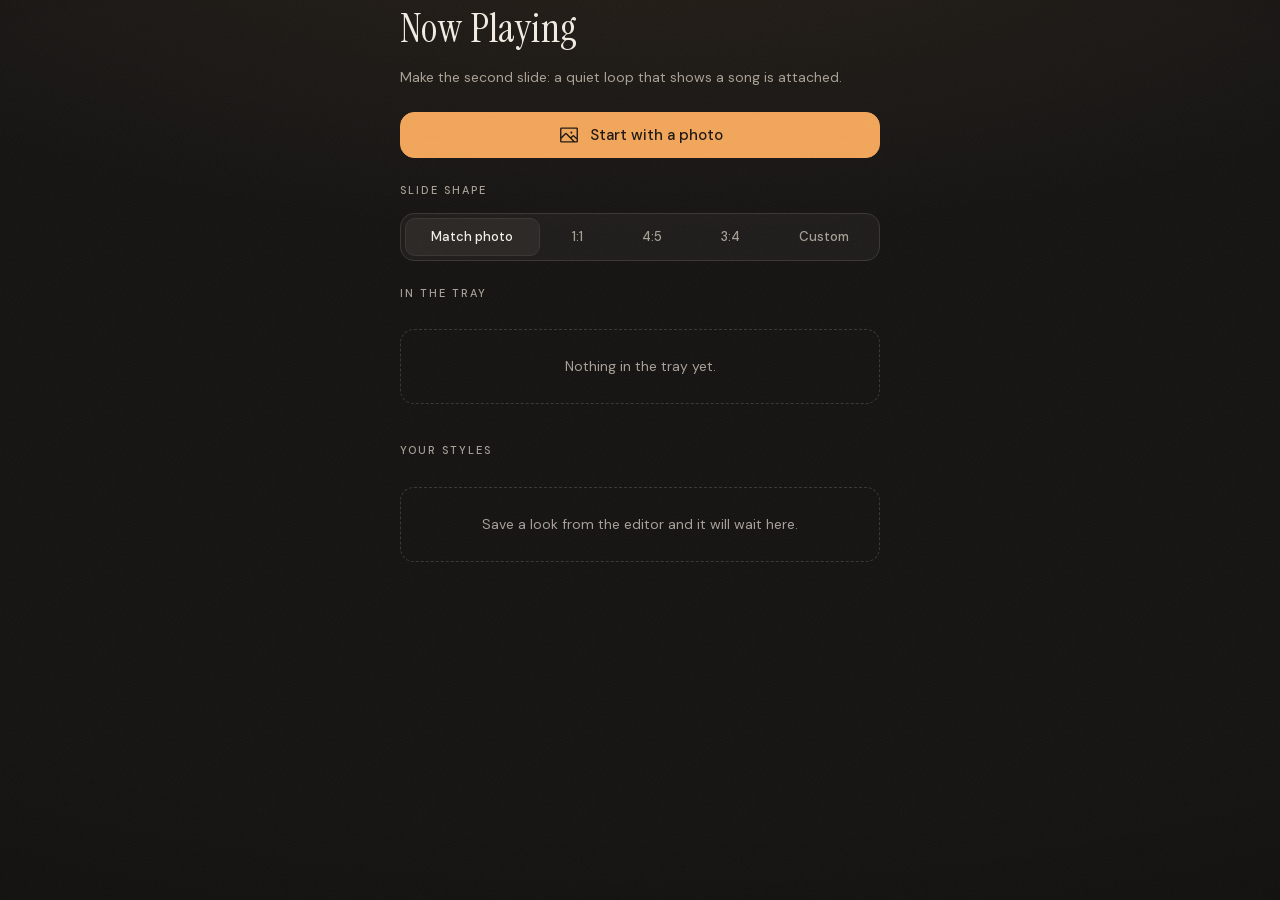
==== index.html @ 3124cd5b "Phase 1: the app, in the darkroom look Four screens (Home, Song, Editor, Export) built on the founda" ====
<!doctype html>
<html lang="en">
<head>
<meta charset="utf-8">
<!-- viewport-fit=cover lets the layout reach under the notch and the home bar -->
<meta name="viewport" content="width=device-width, initial-scale=1, viewport-fit=cover">
<title>Now Playing</title>
<meta name="description" content="Make the second Instagram slide: a silent looping animation that shows a song is attached.">
<meta name="theme-color" content="#141312">

<!-- Running from the Home Screen on an iPhone -->
<meta name="mobile-web-app-capable" content="yes">
<meta name="apple-mobile-web-app-capable" content="yes">
<meta name="apple-mobile-web-app-status-bar-style" content="black-translucent">
<meta name="apple-mobile-web-app-title" content="Now Playing">
<link rel="apple-touch-icon" href="assets/icons/apple-touch-icon.png">

<link rel="manifest" href="manifest.webmanifest">
<link rel="icon" href="assets/icons/icon-192.png" type="image/png">

<!-- The two faces that appear straight away, so the first screen does not reflow -->
<link rel="preload" href="assets/fonts/instrument-serif-400.woff2" as="font" type="font/woff2" crossorigin>
<link rel="preload" href="assets/fonts/dm-sans-var.woff2" as="font" type="font/woff2" crossorigin>

<link rel="stylesheet" href="css/app.css">
</head>
<body>

<!-- The room: a soft light from overhead and a faint grain over everything.
     Both are fixed and untouchable, so they never get in the way of a tap. -->
<div class="room-light" aria-hidden="true"></div>
<div class="room-grain" aria-hidden="true"></div>

<div id="app">
  <header class="topbar" id="topbar" hidden></header>
  <main class="screen is-active" id="screen"></main>
</div>

<noscript>
  <p style="padding:24px;color:#F3EFE9;font-family:system-ui">
    This app builds the slide in your browser, so it needs JavaScript switched on.
  </p>
</noscript>

<script type="module" src="js/app.js"></script>
</body>
</html>
---- css/app.css ----
/* ===========================================================================
   NOW PLAYING - the look
   ---------------------------------------------------------------------------
   A darkroom with the safelight on. Warm near-black, one amber light, a faint
   grain over everything, and type that stays small so the photo can be big.

   The app is dark only, on purpose. A light mode would be a lit darkroom, and
   the whole idea is that the darkness is where the good part happens.
   =========================================================================== */

/* --- Fonts ---------------------------------------------------------------
   Vendored, so the app still looks right with no signal. Each one has a real
   fallback stack in case a file ever fails to load. */

@font-face {
  font-family: 'Instrument Serif';
  src: url('../assets/fonts/instrument-serif-400.woff2') format('woff2');
  font-weight: 400;
  font-style: normal;
  font-display: swap;
}
@font-face {
  font-family: 'Instrument Serif';
  src: url('../assets/fonts/instrument-serif-400-italic.woff2') format('woff2');
  font-weight: 400;
  font-style: italic;
  font-display: swap;
}
@font-face {
  font-family: 'DM Sans';
  src: url('../assets/fonts/dm-sans-var.woff2') format('woff2');
  font-weight: 100 1000;
  font-style: normal;
  font-display: swap;
}
@font-face {
  font-family: 'JetBrains Mono';
  src: url('../assets/fonts/jetbrains-mono-var.woff2') format('woff2');
  font-weight: 100 800;
  font-style: normal;
  font-display: swap;
}

/* --- Tokens ------------------------------------------------------------- */

:root {
  /* The room */
  --room: #141312;
  --room-deep: #0E0D0C;
  --surface: #1E1C1A;
  --surface-raised: #2A2724;
  --hairline: #3A3632;

  /* Light */
  --print: #F3EFE9;
  --muted: #A8A097;
  --safelight: #F2A65A;
  --on-safelight: #1A1410;
  --warning: #E08A6B;

  /* Type */
  --serif: 'Instrument Serif', Georgia, 'Times New Roman', serif;
  --sans: 'DM Sans', -apple-system, BlinkMacSystemFont, system-ui, sans-serif;
  --mono: 'JetBrains Mono', ui-monospace, SFMono-Regular, Menlo, monospace;

  /* One radius system: small controls, everything else, and the big surfaces.
     Nothing on screen uses a radius outside these three. */
  --r-sm: 10px;
  --r-md: 14px;
  --r-lg: 22px;

  /* Motion. Ease-out only: things settle, they never overshoot. */
  --ease: cubic-bezier(0.16, 1, 0.3, 1);
  --t-quick: 180ms;
  --t-ui: 300ms;
  --t-screen: 380ms;
  --t-develop: 1100ms;

  /* Layers, all of them, in one place. */
  --z-sheet: 20;
  --z-topbar: 30;
  --z-toast: 40;
  --z-light: 50;
  --z-grain: 60;

  --tap: 44px;

  color-scheme: dark;
}

/* --- Reset -------------------------------------------------------------- */

*, *::before, *::after { box-sizing: border-box; }

html, body {
  height: 100%;
  margin: 0;
}

body {
  background: var(--room);
  color: var(--print);
  font-family: var(--sans);
  font-size: 16px;
  line-height: 1.5;
  -webkit-font-smoothing: antialiased;
  -webkit-text-size-adjust: 100%;
  overscroll-behavior: none;
}

img { max-width: 100%; display: block; }
[hidden] { display: none !important; }

button, input, select, textarea {
  font: inherit;
  color: inherit;
}

:focus-visible {
  outline: 2px solid var(--safelight);
  outline-offset: 2px;
  border-radius: var(--r-sm);
}

/* --- The room itself: safelight and grain ------------------------------- */

/* A soft warm light from overhead, falling off toward the corners. Not a
   visible gradient band, just enough that the screen has a direction. */
.room-light {
  position: fixed;
  inset: 0;
  z-index: var(--z-light);
  pointer-events: none;
  background:
    radial-gradient(120% 62% at 50% -12%, rgba(242, 166, 90, 0.085), transparent 62%),
    radial-gradient(150% 95% at 50% 42%, transparent 52%, rgba(6, 4, 3, 0.55) 100%);
}

/* Film grain. Static, faint, and fixed to the viewport so it never repaints
   while anything scrolls. */
.room-grain {
  position: fixed;
  inset: 0;
  z-index: var(--z-grain);
  pointer-events: none;
  opacity: 0.045;
  background-image: url("data:image/svg+xml,%3Csvg xmlns='http://www.w3.org/2000/svg' width='160' height='160'%3E%3Cfilter id='n'%3E%3CfeTurbulence type='fractalNoise' baseFrequency='0.85' numOctaves='3' stitchTiles='stitch'/%3E%3CfeColorMatrix type='saturate' values='0'/%3E%3C/filter%3E%3Crect width='160' height='160' filter='url(%23n)'/%3E%3C/svg%3E");
  background-size: 160px 160px;
}

/* --- Type --------------------------------------------------------------- */

.title {
  font-family: var(--serif);
  font-weight: 400;
  font-size: clamp(30px, 8.5vw, 40px);
  /* Room for the descenders on g, y and p at this size. */
  line-height: 1.12;
  letter-spacing: 0.01em;
  margin: 0;
  padding-bottom: 2px;
}

.title--sm { font-size: clamp(22px, 6vw, 27px); }

/* The darkroom label: small, spaced, quiet. Used for the name of a group of
   controls, never as decoration above a heading. */
.label {
  font-size: 11px;
  font-weight: 500;
  text-transform: uppercase;
  letter-spacing: 0.18em;
  color: var(--muted);
  margin: 0;
}

.mono {
  font-family: var(--mono);
  font-variant-numeric: tabular-nums;
  font-size: 13px;
  letter-spacing: 0.01em;
}

.body { color: var(--muted); font-size: 14px; margin: 0; max-width: 46ch; }

/* --- App frame ---------------------------------------------------------- */

#app {
  /* 100dvh, not 100vh: the iPhone address bar changes the height and dvh
     follows it, so nothing jumps as the bar hides. */
  height: 100dvh;
  display: flex;
  flex-direction: column;
  padding-top: env(safe-area-inset-top, 0px);
}

.topbar {
  position: sticky;
  top: env(safe-area-inset-top, 0px);
  z-index: var(--z-topbar);
  display: flex;
  align-items: center;
  gap: 8px;
  height: 60px;
  padding: 0 8px;
  background: linear-gradient(to bottom, var(--room) 62%, transparent);
}

.topbar__title {
  flex: 1;
  min-width: 0;
  font-family: var(--serif);
  font-size: 20px;
  text-align: center;
  white-space: nowrap;
  overflow: hidden;
  text-overflow: ellipsis;
}

.screen {
  flex: 1;
  min-height: 0;
  display: none;
  flex-direction: column;
  overflow-y: auto;
  -webkit-overflow-scrolling: touch;
  padding: 0 20px calc(28px + env(safe-area-inset-bottom, 0px));
}
.screen.is-active { display: flex; }

/* The editor does not scroll as a whole. The preview takes whatever height is
   left over, and the sheet does its own scrolling underneath. */
.screen--editor {
  overflow: hidden;
  padding-bottom: 0;
}
.editor-stage {
  flex: 1;
  min-height: 0;
  display: flex;
  align-items: center;
  justify-content: center;
  padding: 2px 0 10px;
}

/* Screen changes are cuts, not slides. */
.screen.is-entering { animation: fade-up var(--t-screen) var(--ease) both; }

@keyframes fade-up {
  from { opacity: 0; }
  to { opacity: 1; }
}

.stack { display: flex; flex-direction: column; gap: 14px; }
.stack--wide { gap: 24px; }
.grow { flex: 1; }

/* --- Develop: the way things arrive ------------------------------------
   Content fades up while a dark sheet over it fades away, so it brightens
   into place like a print in the tray. Both halves are opacity, so this
   stays cheap on a phone. */

.develops { position: relative; animation: fade-up var(--t-develop) var(--ease) both; }
.develops::after {
  content: '';
  position: absolute;
  inset: 0;
  pointer-events: none;
  border-radius: inherit;
  background: var(--room-deep);
  animation: develop-clear var(--t-develop) var(--ease) both;
}
@keyframes develop-clear {
  from { opacity: 0.92; }
  to { opacity: 0; }
}

/* --- Buttons ------------------------------------------------------------ */

.btn {
  display: inline-flex;
  align-items: center;
  justify-content: center;
  gap: 10px;
  min-height: var(--tap);
  padding: 11px 18px;
  border: 1px solid var(--hairline);
  border-radius: var(--r-md);
  background: var(--surface-raised);
  color: var(--print);
  font-size: 15px;
  font-weight: 500;
  white-space: nowrap;
  cursor: pointer;
  transition: background var(--t-quick) var(--ease), transform var(--t-quick) var(--ease);
}
.btn:active { transform: translateY(1px); }
.btn:disabled { opacity: 0.4; cursor: default; transform: none; }

.btn--primary {
  background: var(--safelight);
  border-color: var(--safelight);
  color: var(--on-safelight);
  font-weight: 500;
}
.btn--primary:active { background: #E59A50; }

.btn--quiet { background: transparent; }

.btn--block { width: 100%; }

.btn--icon {
  width: var(--tap);
  min-width: var(--tap);
  height: var(--tap);
  padding: 0;
  border-color: transparent;
  background: transparent;
  color: var(--print);
}
.btn--icon:active { background: var(--surface); }

.icon { width: 22px; height: 22px; flex: none; fill: currentColor; }
.icon--sm { width: 18px; height: 18px; }

/* --- Inputs ------------------------------------------------------------- */

.field { display: flex; flex-direction: column; gap: 8px; }

.field > label { font-size: 13px; color: var(--muted); }

.input {
  width: 100%;
  min-height: var(--tap);
  padding: 11px 14px;
  border: 1px solid var(--hairline);
  border-radius: var(--r-sm);
  background: var(--surface);
  color: var(--print);
  -webkit-appearance: none;
}
/* Contrast checked: #8E867D on #1E1C1A is 4.6:1. */
.input::placeholder { color: #8E867D; }
.input:focus { border-color: var(--safelight); outline: none; }

.field__hint { font-size: 12px; color: var(--muted); }
.field__error { font-size: 12px; color: var(--warning); }

.search {
  position: relative;
  display: flex;
  align-items: center;
}
.search .icon {
  position: absolute;
  left: 13px;
  color: var(--muted);
  pointer-events: none;
}
.search .input { padding-left: 44px; }

/* --- Sliders ------------------------------------------------------------
   The fill left of the thumb is the safelight. The percentage is written to
   --fill by JavaScript whenever the value changes. */

.slider {
  --fill: 50%;
  width: 100%;
  height: var(--tap);
  background: transparent;
  -webkit-appearance: none;
  appearance: none;
  cursor: pointer;
}
.slider::-webkit-slider-runnable-track {
  height: 3px;
  border-radius: 999px;
  background: linear-gradient(to right,
    var(--safelight) 0 var(--fill), rgba(243, 239, 233, 0.16) var(--fill) 100%);
}
.slider::-moz-range-track {
  height: 3px;
  border-radius: 999px;
  background: linear-gradient(to right,
    var(--safelight) 0 var(--fill), rgba(243, 239, 233, 0.16) var(--fill) 100%);
}
.slider::-webkit-slider-thumb {
  -webkit-appearance: none;
  width: 18px;
  height: 18px;
  margin-top: -7.5px;
  border-radius: 999px;
  background: var(--print);
  border: none;
}
.slider::-moz-range-thumb {
  width: 18px;
  height: 18px;
  border: none;
  border-radius: 999px;
  background: var(--print);
}

.slider-row { display: flex; flex-direction: column; gap: 2px; }
.slider-row__head {
  display: flex;
  justify-content: space-between;
  align-items: baseline;
  gap: 12px;
}
.slider-row__head span:first-child { font-size: 13px; color: var(--muted); }

/* --- Segmented choices (ratio, background, template) -------------------- */

.segmented {
  display: flex;
  gap: 6px;
  padding: 4px;
  border: 1px solid var(--hairline);
  border-radius: var(--r-md);
  background: var(--surface);
  overflow-x: auto;
  scrollbar-width: none;
}
.segmented::-webkit-scrollbar { display: none; }

.segmented button {
  flex: 1 0 auto;
  min-height: 38px;
  padding: 7px 14px;
  border: 1px solid transparent;
  border-radius: var(--r-sm);
  background: transparent;
  color: var(--muted);
  font-size: 13px;
  font-weight: 500;
  white-space: nowrap;
  cursor: pointer;
  transition: color var(--t-quick) var(--ease), background var(--t-quick) var(--ease);
}
.segmented button[aria-pressed='true'] {
  background: var(--surface-raised);
  border-color: var(--hairline);
  color: var(--print);
}

/* Colour swatches. Same frame as a segmented row, but the button IS the
   colour, so the pressed state has to be a ring rather than a fill. */
.swatches {
  display: flex;
  gap: 6px;
  padding: 4px;
  border: 1px solid var(--hairline);
  border-radius: var(--r-md);
  background: var(--surface);
  overflow-x: auto;
  scrollbar-width: none;
}
.swatches::-webkit-scrollbar { display: none; }
.swatches button {
  flex: 1 0 46px;
  min-height: 38px;
  border: 2px solid transparent;
  border-radius: var(--r-sm);
  cursor: pointer;
  box-shadow: inset 0 0 0 1px rgba(8, 5, 3, 0.4);
}
.swatches button[aria-pressed='true'] {
  border-color: var(--safelight);
}

/* --- Lists -------------------------------------------------------------- */

.rows { display: flex; flex-direction: column; gap: 8px; }

.row {
  display: flex;
  align-items: center;
  gap: 12px;
  width: 100%;
  min-height: 60px;
  padding: 10px 12px;
  border: 1px solid transparent;
  border-radius: var(--r-md);
  background: var(--surface);
  color: var(--print);
  text-align: left;
  cursor: pointer;
  transition: background var(--t-quick) var(--ease);
}
.row.is-selected { border-color: var(--safelight); }
.row__main { flex: 1; min-width: 0; }
.row__title {
  font-size: 15px;
  white-space: nowrap;
  overflow: hidden;
  text-overflow: ellipsis;
}
.row__sub {
  font-size: 12.5px;
  color: var(--muted);
  white-space: nowrap;
  overflow: hidden;
  text-overflow: ellipsis;
}
.row__art {
  width: 46px;
  height: 46px;
  flex: none;
  border-radius: var(--r-sm);
  background: var(--surface-raised);
  object-fit: cover;
}
.row__actions { display: flex; gap: 2px; flex: none; }

.tag {
  flex: none;
  padding: 3px 8px;
  border: 1px solid var(--hairline);
  border-radius: var(--r-sm);
  font-size: 10.5px;
  font-weight: 500;
  letter-spacing: 0.1em;
  text-transform: uppercase;
  color: var(--muted);
}

/* --- Empty and loading -------------------------------------------------- */

.empty {
  padding: 26px 18px;
  border: 1px dashed var(--hairline);
  border-radius: var(--r-md);
  text-align: center;
  color: var(--muted);
  font-size: 14px;
}

/* Developing, not waiting: a band of safelight moving across a dark strip. */
.developing {
  position: relative;
  height: 3px;
  border-radius: 999px;
  background: rgba(243, 239, 233, 0.1);
  overflow: hidden;
}
.developing::after {
  content: '';
  position: absolute;
  inset: 0;
  width: 38%;
  border-radius: inherit;
  background: linear-gradient(90deg, transparent, var(--safelight), transparent);
  animation: sweep 1.6s var(--ease) infinite;
}
@keyframes sweep {
  from { transform: translateX(-120%); }
  to { transform: translateX(360%); }
}

.progress {
  height: 3px;
  border-radius: 999px;
  background: rgba(243, 239, 233, 0.1);
  overflow: hidden;
}
.progress__fill {
  height: 100%;
  width: 0%;
  border-radius: inherit;
  background: var(--safelight);
  transition: width 220ms linear;
}

/* --- The preview -------------------------------------------------------- */

.stagewrap {
  position: relative;
  /* The exact size is set in JavaScript, from the space actually left over. */
  margin: 0 auto;
  border-radius: var(--r-lg);
  overflow: hidden;
  background: var(--room-deep);
  box-shadow: 0 26px 60px rgba(8, 5, 3, 0.5);
  touch-action: none;
}
.stagewrap canvas {
  display: block;
  width: 100%;
  height: auto;
}
.stagewrap__overlay {
  position: absolute;
  inset: 0;
}

.loopbar {
  display: flex;
  align-items: center;
  gap: 12px;
  padding: 2px 4px;
}
.loopbar .mono { color: var(--muted); flex: none; }
.loopbar .progress { flex: 1; }

/* --- Bottom sheet ------------------------------------------------------- */

.sheet {
  position: sticky;
  bottom: 0;
  z-index: var(--z-sheet);
  margin: 14px -20px 0;
  border-top: 1px solid var(--hairline);
  border-radius: var(--r-lg) var(--r-lg) 0 0;
  background: var(--room);
  padding-bottom: env(safe-area-inset-bottom, 0px);
}

.sheet__tabs {
  display: flex;
  gap: 4px;
  padding: 6px 12px 0;
  border-bottom: 1px solid var(--hairline);
}
.sheet__tab {
  flex: 1;
  min-height: var(--tap);
  padding: 10px 4px 12px;
  border: none;
  border-bottom: 2px solid transparent;
  background: transparent;
  color: var(--muted);
  font-size: 13px;
  font-weight: 500;
  cursor: pointer;
  transition: color var(--t-quick) var(--ease), border-color var(--t-quick) var(--ease);
}
.sheet__tab[aria-selected='true'] {
  color: var(--print);
  border-bottom-color: var(--safelight);
}

.sheet__body {
  padding: 16px 20px 20px;
  /* A fixed height, not a maximum: the preview is sized from what is left,
     so the sheet must not change height when you switch tabs. */
  height: clamp(180px, 32dvh, 300px);
  overflow-y: auto;
  -webkit-overflow-scrolling: touch;
}

/* --- Export summary ----------------------------------------------------- */

.slides {
  display: grid;
  grid-template-columns: 1fr 1fr;
  gap: 12px;
}
.slide-card {
  border: 1px solid var(--hairline);
  border-radius: var(--r-md);
  overflow: hidden;
  background: var(--room-deep);
}
.slide-card img,
.slide-card canvas,
.slide-card video {
  width: 100%;
  height: auto;
  display: block;
  background: var(--room-deep);
}
.slide-card figcaption {
  padding: 9px 11px;
  font-size: 11px;
  letter-spacing: 0.14em;
  text-transform: uppercase;
  color: var(--muted);
}

.facts {
  display: grid;
  grid-template-columns: auto 1fr;
  gap: 6px 16px;
  font-size: 13.5px;
}
.facts dt { color: var(--muted); }
.facts dd { margin: 0; font-family: var(--mono); font-size: 13px; }

.checklist { margin: 0; padding: 0; list-style: none; display: grid; gap: 12px; }
.checklist li {
  display: grid;
  grid-template-columns: 22px 1fr;
  gap: 12px;
  align-items: start;
  font-size: 14px;
}
.checklist .step {
  font-family: var(--mono);
  font-size: 12px;
  color: var(--safelight);
  padding-top: 2px;
}
.checklist strong { font-weight: 500; }

/* --- Toast -------------------------------------------------------------- */

.toast {
  position: fixed;
  left: 50%;
  bottom: calc(24px + env(safe-area-inset-bottom, 0px));
  z-index: var(--z-toast);
  transform: translateX(-50%);
  max-width: min(88vw, 420px);
  padding: 12px 18px;
  border: 1px solid var(--hairline);
  border-radius: var(--r-md);
  background: var(--surface-raised);
  font-size: 14px;
  text-align: center;
  box-shadow: 0 18px 40px rgba(6, 4, 3, 0.55);
  animation: fade-up var(--t-ui) var(--ease) both;
}

/* --- Reduce motion -----------------------------------------------------
   Movement is replaced by a plain fade. Nothing loops. */

@media (prefers-reduced-motion: reduce) {
  *, *::before, *::after {
    animation-duration: 1ms !important;
    animation-iteration-count: 1 !important;
    transition-duration: 1ms !important;
  }
  .developing::after {
    animation: none;
    width: 100%;
    background: var(--safelight);
    opacity: 0.4;
  }
  .develops::after { display: none; }
}

/* --- Wider screens -----------------------------------------------------
   Phones come first. On anything larger the column simply stops growing. */

@media (min-width: 560px) {
  .screen { max-width: 520px; width: 100%; margin: 0 auto; }
  .sheet { margin-left: -20px; margin-right: -20px; }
}
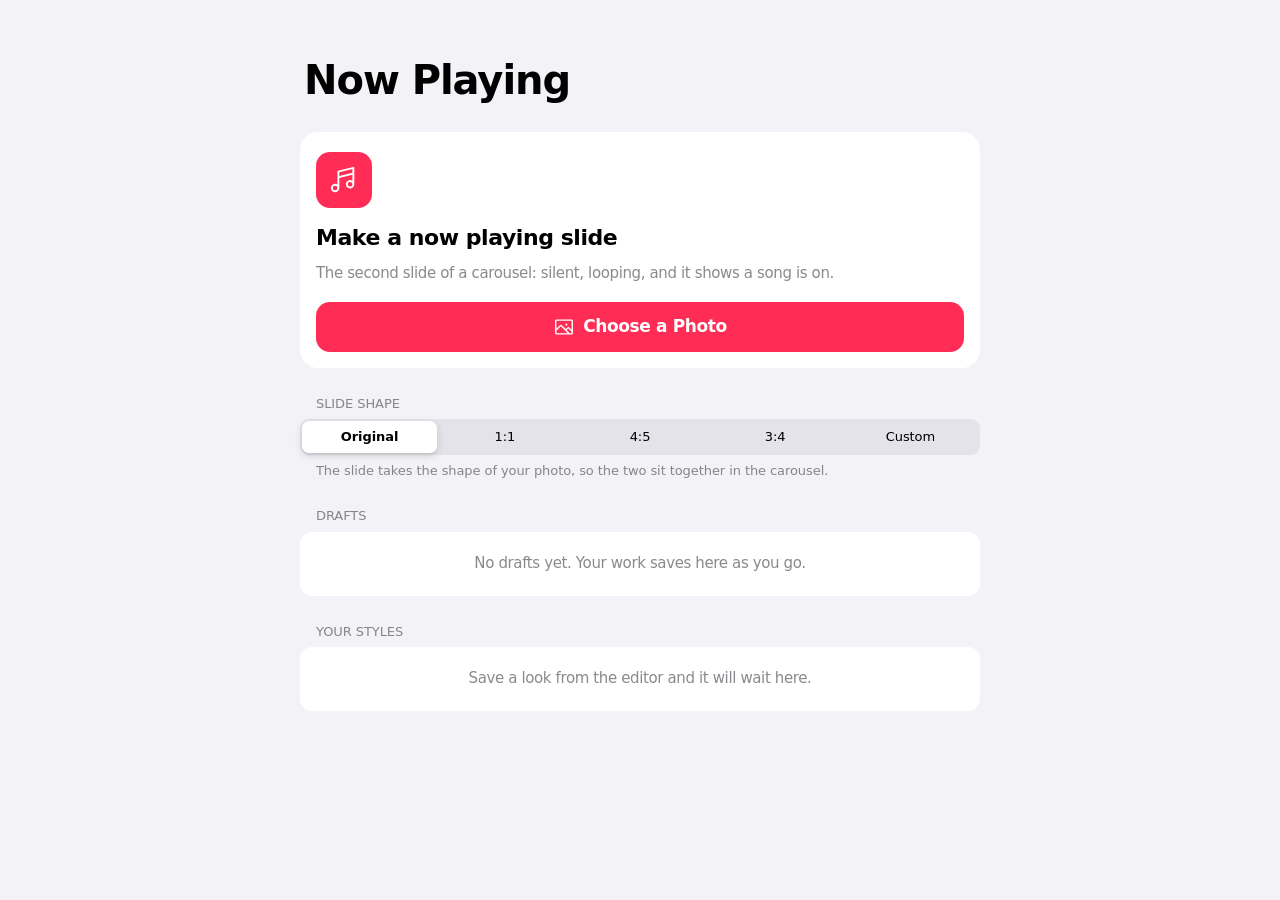
==== commit ac641f23: "Rebuild the interface on Apple's design language System type, inset grouped lists, a translucent nav" ====
--- a/index.html
+++ b/index.html
@@ -6,7 +6,8 @@
 <meta name="viewport" content="width=device-width, initial-scale=1, viewport-fit=cover">
 <title>Now Playing</title>
 <meta name="description" content="Make the second Instagram slide: a silent looping animation that shows a song is attached.">
-<meta name="theme-color" content="#141312">
+<meta name="theme-color" content="#F2F2F7" media="(prefers-color-scheme: light)">
+<meta name="theme-color" content="#000000" media="(prefers-color-scheme: dark)">
 
 <!-- Running from the Home Screen on an iPhone -->
 <meta name="mobile-web-app-capable" content="yes">
@@ -18,7 +19,7 @@
 <link rel="manifest" href="manifest.webmanifest">
 <link rel="icon" href="assets/icons/icon-192.png" type="image/png">
 
-<!-- The two faces that appear straight away, so the first screen does not reflow -->
+<!-- The faces the slide draws its words in. The interface itself uses the system font. -->
 <link rel="preload" href="assets/fonts/instrument-serif-400.woff2" as="font" type="font/woff2" crossorigin>
 <link rel="preload" href="assets/fonts/dm-sans-var.woff2" as="font" type="font/woff2" crossorigin>
 
@@ -26,18 +27,13 @@
 </head>
 <body>
 
-<!-- The room: a soft light from overhead and a faint grain over everything.
-     Both are fixed and untouchable, so they never get in the way of a tap. -->
-<div class="room-light" aria-hidden="true"></div>
-<div class="room-grain" aria-hidden="true"></div>
-
 <div id="app">
-  <header class="topbar" id="topbar" hidden></header>
+  <header class="topbar" id="topbar"></header>
   <main class="screen is-active" id="screen"></main>
 </div>
 
 <noscript>
-  <p style="padding:24px;color:#F3EFE9;font-family:system-ui">
+  <p style="padding:24px;font-family:system-ui">
     This app builds the slide in your browser, so it needs JavaScript switched on.
   </p>
 </noscript>
--- a/css/app.css
+++ b/css/app.css
@@ -1,17 +1,22 @@
 /* ===========================================================================
    NOW PLAYING - the look
    ---------------------------------------------------------------------------
-   A darkroom with the safelight on. Warm near-black, one amber light, a faint
-   grain over everything, and type that stays small so the photo can be big.
-
-   The app is dark only, on purpose. A light mode would be a lit darkroom, and
-   the whole idea is that the darkness is where the good part happens.
+   Built the way an iOS app is built, so it feels familiar on the phone it
+   lives on:
+
+   - System type (SF on Apple devices), sized on Apple's text styles, with
+     tracking that tightens as text grows.
+   - Inset grouped lists, like Settings. Things that belong together share a
+     rounded group; a header names it, a footnote explains it.
+   - One tint colour for anything you can press, and nothing else coloured.
+     The user's photo is the most colourful thing on screen.
+   - Translucent chrome. The navigation bar is a material that content
+     scrolls underneath, and it only appears once something is under it.
+   - Follows the system light and dark appearance.
    =========================================================================== */
 
-/* --- Fonts ---------------------------------------------------------------
-   Vendored, so the app still looks right with no signal. Each one has a real
-   fallback stack in case a file ever fails to load. */
-
+/* The slide itself still draws its words in these faces, so they stay loaded
+   even though the interface no longer uses them. */
 @font-face {
   font-family: 'Instrument Serif';
   src: url('../assets/fonts/instrument-serif-400.woff2') format('woff2');
@@ -41,272 +46,330 @@
   font-display: swap;
 }
 
-/* --- Tokens ------------------------------------------------------------- */
+/* --- Tokens --------------------------------------------------------------
+   Apple's system colours, light then dark. */
 
 :root {
-  /* The room */
-  --room: #141312;
-  --room-deep: #0E0D0C;
-  --surface: #1E1C1A;
-  --surface-raised: #2A2724;
-  --hairline: #3A3632;
-
-  /* Light */
-  --print: #F3EFE9;
-  --muted: #A8A097;
-  --safelight: #F2A65A;
-  --on-safelight: #1A1410;
-  --warning: #E08A6B;
-
-  /* Type */
-  --serif: 'Instrument Serif', Georgia, 'Times New Roman', serif;
-  --sans: 'DM Sans', -apple-system, BlinkMacSystemFont, system-ui, sans-serif;
-  --mono: 'JetBrains Mono', ui-monospace, SFMono-Regular, Menlo, monospace;
-
-  /* One radius system: small controls, everything else, and the big surfaces.
-     Nothing on screen uses a radius outside these three. */
-  --r-sm: 10px;
-  --r-md: 14px;
-  --r-lg: 22px;
-
-  /* Motion. Ease-out only: things settle, they never overshoot. */
-  --ease: cubic-bezier(0.16, 1, 0.3, 1);
-  --t-quick: 180ms;
-  --t-ui: 300ms;
+  --bg: #F2F2F7;
+  --bg-2: #FFFFFF;
+  --bg-3: #F2F2F7;
+  --fill: rgba(118, 118, 128, 0.12);
+  --fill-strong: rgba(118, 118, 128, 0.2);
+  --label: #000000;
+  --label-2: rgba(60, 60, 67, 0.6);
+  --label-3: rgba(60, 60, 67, 0.3);
+  --sep: rgba(60, 60, 67, 0.29);
+  --tint: #FF2D55;
+  --tint-soft: rgba(255, 45, 85, 0.12);
+  --on-tint: #FFFFFF;
+  --thumb: #FFFFFF;
+  --material: rgba(249, 249, 249, 0.78);
+  --material-edge: rgba(0, 0, 0, 0.12);
+  --shadow: 0 8px 28px rgba(0, 0, 0, 0.12), 0 1px 3px rgba(0, 0, 0, 0.08);
+  --stage: #E5E5EA;
+
+  --font: system-ui, -apple-system, BlinkMacSystemFont, 'Segoe UI', Roboto, sans-serif;
+
+  --r-group: 12px;
+  --r-button: 14px;
+  --r-control: 10px;
+
+  /* Critically damped: settles without overshoot. Close to a spring with
+     damping 1.0 and a response of about 0.35s. */
+  --ease: cubic-bezier(0.25, 1, 0.5, 1);
+  --t-press: 100ms;
+  --t-ui: 280ms;
   --t-screen: 380ms;
-  --t-develop: 1100ms;
-
-  /* Layers, all of them, in one place. */
-  --z-sheet: 20;
-  --z-topbar: 30;
-  --z-toast: 40;
-  --z-light: 50;
-  --z-grain: 60;
 
   --tap: 44px;
-
-  color-scheme: dark;
+  --gutter: 16px;
+  --nav: 52px;
+
+  color-scheme: light dark;
+}
+
+@media (prefers-color-scheme: dark) {
+  :root {
+    --bg: #000000;
+    --bg-2: #1C1C1E;
+    --bg-3: #2C2C2E;
+    --fill: rgba(118, 118, 128, 0.24);
+    --fill-strong: rgba(118, 118, 128, 0.36);
+    --label: #FFFFFF;
+    --label-2: rgba(235, 235, 245, 0.6);
+    --label-3: rgba(235, 235, 245, 0.3);
+    --sep: rgba(84, 84, 88, 0.6);
+    --tint: #FF375F;
+    --tint-soft: rgba(255, 55, 95, 0.18);
+    --thumb: #FFFFFF;
+    --material: rgba(30, 30, 30, 0.72);
+    --material-edge: rgba(255, 255, 255, 0.1);
+    --shadow: 0 8px 28px rgba(0, 0, 0, 0.5), 0 1px 3px rgba(0, 0, 0, 0.4);
+    --stage: #0A0A0A;
+  }
+}
+
+@media (prefers-contrast: more) {
+  :root { --sep: var(--label-2); --material: var(--bg-2); }
 }
 
 /* --- Reset -------------------------------------------------------------- */
 
 *, *::before, *::after { box-sizing: border-box; }
-
-html, body {
-  height: 100%;
-  margin: 0;
-}
+html, body { height: 100%; margin: 0; }
 
 body {
-  background: var(--room);
-  color: var(--print);
-  font-family: var(--sans);
-  font-size: 16px;
-  line-height: 1.5;
+  background: var(--bg);
+  color: var(--label);
+  font: 400 17px/1.29 var(--font);
+  letter-spacing: -0.022em;
   -webkit-font-smoothing: antialiased;
   -webkit-text-size-adjust: 100%;
+  -webkit-tap-highlight-color: transparent;
   overscroll-behavior: none;
 }
 
 img { max-width: 100%; display: block; }
 [hidden] { display: none !important; }
-
-button, input, select, textarea {
-  font: inherit;
-  color: inherit;
-}
-
-:focus-visible {
-  outline: 2px solid var(--safelight);
-  outline-offset: 2px;
-  border-radius: var(--r-sm);
-}
-
-/* --- The room itself: safelight and grain ------------------------------- */
-
-/* A soft warm light from overhead, falling off toward the corners. Not a
-   visible gradient band, just enough that the screen has a direction. */
-.room-light {
-  position: fixed;
-  inset: 0;
-  z-index: var(--z-light);
+button, input, select, textarea { font: inherit; color: inherit; letter-spacing: inherit; }
+button { -webkit-user-select: none; user-select: none; }
+
+:focus-visible { outline: 2px solid var(--tint); outline-offset: 2px; }
+
+/* --- Type ----------------------------------------------------------------
+   Apple's text styles. Tracking tightens as size grows. */
+
+.large-title {
+  margin: 0;
+  font-size: 34px;
+  line-height: 1.2;
+  font-weight: 700;
+  letter-spacing: -0.026em;
+}
+.subtitle { margin: 4px 0 0; color: var(--label-2); font-size: 17px; }
+
+.footnote {
+  margin: 0;
+  padding: 7px var(--gutter) 0;
+  color: var(--label-2);
+  font-size: 13px;
+  line-height: 1.38;
+  letter-spacing: -0.006em;
+}
+
+.num { font-variant-numeric: tabular-nums; }
+
+/* --- App frame ----------------------------------------------------------- */
+
+#app {
+  position: relative;
+  height: 100dvh;
+  display: flex;
+  flex-direction: column;
+  overflow: hidden;
+}
+
+/* The bar is a material floating over the screen. It is see-through at the
+   top of a page and becomes a material once content slides under it, so it
+   only separates when there is something to separate. */
+.topbar {
+  position: absolute;
+  top: 0;
+  left: 0;
+  right: 0;
+  z-index: 30;
+  display: grid;
+  grid-template-columns: 1fr auto 1fr;
+  align-items: center;
+  height: calc(var(--nav) + env(safe-area-inset-top, 0px));
+  padding: env(safe-area-inset-top, 0px) 8px 0;
+  border-bottom: 0.5px solid transparent;
+  transition: background-color var(--t-ui) var(--ease), border-color var(--t-ui) var(--ease);
+}
+.topbar.is-scrolled {
+  background: var(--material);
+  border-bottom-color: var(--sep);
+  -webkit-backdrop-filter: blur(20px) saturate(180%);
+  backdrop-filter: blur(20px) saturate(180%);
+}
+.topbar__left { justify-self: start; display: flex; align-items: center; min-width: 0; }
+.topbar__right { justify-self: end; display: flex; align-items: center; }
+.topbar__title {
+  font-size: 17px;
+  font-weight: 600;
+  white-space: nowrap;
+  opacity: 0;
+  transition: opacity var(--t-ui) var(--ease);
+}
+/* The page's own large title has scrolled away, so the bar names it. */
+.topbar.is-scrolled .topbar__title { opacity: 1; }
+
+.screen {
+  flex: 1;
+  min-height: 0;
+  display: flex;
+  flex-direction: column;
+  overflow-y: auto;
+  -webkit-overflow-scrolling: touch;
+  padding: calc(var(--nav) + env(safe-area-inset-top, 0px)) var(--gutter)
+           calc(32px + env(safe-area-inset-bottom, 0px));
+}
+
+/* Screens move like a navigation stack: forward slides in from the right,
+   back slides in from the left, so leaving goes the way arriving came. */
+.screen.is-push { animation: push-in var(--t-screen) var(--ease) both; }
+.screen.is-pop { animation: pop-in var(--t-screen) var(--ease) both; }
+@keyframes push-in { from { transform: translateX(28%); opacity: 0; } }
+@keyframes pop-in { from { transform: translateX(-28%); opacity: 0; } }
+
+.page { display: flex; flex-direction: column; gap: 28px; width: 100%; }
+.page__head { padding: 4px 4px 0; }
+
+.section { display: flex; flex-direction: column; }
+.section__head {
+  display: flex;
+  justify-content: space-between;
+  align-items: baseline;
+  gap: 12px;
+  margin: 0;
+  padding: 0 var(--gutter) 7px;
+  color: var(--label-2);
+  font-size: 13px;
+  letter-spacing: -0.006em;
+  text-transform: uppercase;
+}
+.section__value { font-variant-numeric: tabular-nums; text-transform: none; }
+
+/* --- Groups and rows: the inset grouped list ----------------------------- */
+
+.group {
+  display: flex;
+  flex-direction: column;
+  background: var(--bg-2);
+  border-radius: var(--r-group);
+  overflow: hidden;
+}
+.group--pad { padding: 12px var(--gutter); gap: 12px; }
+
+.row {
+  position: relative;
+  display: flex;
+  align-items: center;
+  gap: 12px;
+  width: 100%;
+  min-height: var(--tap);
+  padding: 10px var(--gutter);
+  border: none;
+  background: transparent;
+  color: var(--label);
+  text-align: left;
+  font-size: 17px;
+  transition: background-color var(--t-press) linear;
+}
+button.row { cursor: pointer; }
+/* Highlight the moment a finger lands, not when it lifts. */
+button.row:active { background: var(--fill-strong); transition: none; }
+
+/* A hairline between rows, starting where the text starts. */
+.group > * + * { position: relative; }
+.group > * + *::before {
+  content: '';
+  position: absolute;
+  top: 0;
+  right: 0;
+  left: var(--inset, var(--gutter));
+  height: 0.5px;
+  background: var(--sep);
   pointer-events: none;
-  background:
-    radial-gradient(120% 62% at 50% -12%, rgba(242, 166, 90, 0.085), transparent 62%),
-    radial-gradient(150% 95% at 50% 42%, transparent 52%, rgba(6, 4, 3, 0.55) 100%);
-}
-
-/* Film grain. Static, faint, and fixed to the viewport so it never repaints
-   while anything scrolls. */
-.room-grain {
-  position: fixed;
-  inset: 0;
-  z-index: var(--z-grain);
-  pointer-events: none;
-  opacity: 0.045;
-  background-image: url("data:image/svg+xml,%3Csvg xmlns='http://www.w3.org/2000/svg' width='160' height='160'%3E%3Cfilter id='n'%3E%3CfeTurbulence type='fractalNoise' baseFrequency='0.85' numOctaves='3' stitchTiles='stitch'/%3E%3CfeColorMatrix type='saturate' values='0'/%3E%3C/filter%3E%3Crect width='160' height='160' filter='url(%23n)'/%3E%3C/svg%3E");
-  background-size: 160px 160px;
-}
-
-/* --- Type --------------------------------------------------------------- */
-
-.title {
-  font-family: var(--serif);
-  font-weight: 400;
-  font-size: clamp(30px, 8.5vw, 40px);
-  /* Room for the descenders on g, y and p at this size. */
-  line-height: 1.12;
-  letter-spacing: 0.01em;
-  margin: 0;
-  padding-bottom: 2px;
-}
-
-.title--sm { font-size: clamp(22px, 6vw, 27px); }
-
-/* The darkroom label: small, spaced, quiet. Used for the name of a group of
-   controls, never as decoration above a heading. */
-.label {
-  font-size: 11px;
-  font-weight: 500;
-  text-transform: uppercase;
-  letter-spacing: 0.18em;
-  color: var(--muted);
-  margin: 0;
-}
-
-.mono {
-  font-family: var(--mono);
-  font-variant-numeric: tabular-nums;
-  font-size: 13px;
-  letter-spacing: 0.01em;
-}
-
-.body { color: var(--muted); font-size: 14px; margin: 0; max-width: 46ch; }
-
-/* --- App frame ---------------------------------------------------------- */
-
-#app {
-  /* 100dvh, not 100vh: the iPhone address bar changes the height and dvh
-     follows it, so nothing jumps as the bar hides. */
-  height: 100dvh;
-  display: flex;
-  flex-direction: column;
-  padding-top: env(safe-area-inset-top, 0px);
-}
-
-.topbar {
-  position: sticky;
-  top: env(safe-area-inset-top, 0px);
-  z-index: var(--z-topbar);
-  display: flex;
-  align-items: center;
-  gap: 8px;
-  height: 60px;
-  padding: 0 8px;
-  background: linear-gradient(to bottom, var(--room) 62%, transparent);
-}
-
-.topbar__title {
-  flex: 1;
-  min-width: 0;
-  font-family: var(--serif);
-  font-size: 20px;
-  text-align: center;
+}
+.group--art { --inset: 76px; }
+
+.row__main { flex: 1; min-width: 0; display: block; }
+.row__title, .row__sub {
+  display: block;
   white-space: nowrap;
   overflow: hidden;
   text-overflow: ellipsis;
 }
-
-.screen {
-  flex: 1;
-  min-height: 0;
-  display: none;
-  flex-direction: column;
-  overflow-y: auto;
-  -webkit-overflow-scrolling: touch;
-  padding: 0 20px calc(28px + env(safe-area-inset-bottom, 0px));
-}
-.screen.is-active { display: flex; }
-
-/* The editor does not scroll as a whole. The preview takes whatever height is
-   left over, and the sheet does its own scrolling underneath. */
-.screen--editor {
-  overflow: hidden;
-  padding-bottom: 0;
-}
-.editor-stage {
-  flex: 1;
-  min-height: 0;
-  display: flex;
-  align-items: center;
-  justify-content: center;
-  padding: 2px 0 10px;
-}
-
-/* Screen changes are cuts, not slides. */
-.screen.is-entering { animation: fade-up var(--t-screen) var(--ease) both; }
-
-@keyframes fade-up {
-  from { opacity: 0; }
-  to { opacity: 1; }
-}
-
-.stack { display: flex; flex-direction: column; gap: 14px; }
-.stack--wide { gap: 24px; }
-.grow { flex: 1; }
-
-/* --- Develop: the way things arrive ------------------------------------
-   Content fades up while a dark sheet over it fades away, so it brightens
-   into place like a print in the tray. Both halves are opacity, so this
-   stays cheap on a phone. */
-
-.develops { position: relative; animation: fade-up var(--t-develop) var(--ease) both; }
-.develops::after {
-  content: '';
-  position: absolute;
-  inset: 0;
-  pointer-events: none;
-  border-radius: inherit;
-  background: var(--room-deep);
-  animation: develop-clear var(--t-develop) var(--ease) both;
-}
-@keyframes develop-clear {
-  from { opacity: 0.92; }
-  to { opacity: 0; }
-}
-
-/* --- Buttons ------------------------------------------------------------ */
+.row__sub { margin-top: 1px; color: var(--label-2); font-size: 15px; letter-spacing: -0.016em; }
+.row__value {
+  flex: none;
+  color: var(--label-2);
+  font-size: 15px;
+  font-variant-numeric: tabular-nums;
+}
+.row__value--stack { display: flex; flex-direction: column; align-items: flex-end; gap: 2px; }
+.row .icon--chevron { color: var(--label-3); width: 14px; height: 14px; }
+
+.row.is-selected,
+.row-wrap:has(> .row.is-selected) { background: var(--tint-soft); }
+.row-wrap > .row.is-selected { background: none; }
+.row.is-selected .row__title { color: var(--tint); font-weight: 600; }
+
+/* A row with buttons at its end: the row itself and its trailing actions. */
+.row-wrap { display: flex; align-items: center; padding-right: 6px; }
+.row-wrap > .row { flex: 1; min-width: 0; }
+.row-wrap .btn--icon { color: var(--label-2); }
+
+.art {
+  width: 48px;
+  height: 48px;
+  flex: none;
+  object-fit: cover;
+  border-radius: 6px;
+  background: var(--fill);
+  outline: 0.5px solid var(--sep);
+  outline-offset: -0.5px;
+}
+
+.tag {
+  display: inline-block;
+  padding: 1px 6px;
+  border-radius: 5px;
+  background: var(--fill);
+  color: var(--label-2);
+  font-size: 11px;
+  font-weight: 600;
+  letter-spacing: 0.02em;
+  text-transform: uppercase;
+}
+
+.empty {
+  margin: 0;
+  padding: 22px var(--gutter);
+  background: var(--bg-2);
+  border-radius: var(--r-group);
+  color: var(--label-2);
+  font-size: 15px;
+  text-align: center;
+}
+
+/* --- Buttons --------------------------------------------------------------
+   Every button shrinks a touch the instant it is pressed. */
 
 .btn {
   display: inline-flex;
   align-items: center;
   justify-content: center;
-  gap: 10px;
+  gap: 8px;
   min-height: var(--tap);
   padding: 11px 18px;
-  border: 1px solid var(--hairline);
-  border-radius: var(--r-md);
-  background: var(--surface-raised);
-  color: var(--print);
-  font-size: 15px;
-  font-weight: 500;
+  border: none;
+  border-radius: var(--r-button);
+  background: var(--tint-soft);
+  color: var(--tint);
+  font-size: 17px;
+  font-weight: 600;
   white-space: nowrap;
   cursor: pointer;
-  transition: background var(--t-quick) var(--ease), transform var(--t-quick) var(--ease);
-}
-.btn:active { transform: translateY(1px); }
+  transition: transform var(--t-ui) var(--ease), opacity var(--t-ui) var(--ease);
+}
+.btn:active { transform: scale(0.97); opacity: 0.8; transition-duration: var(--t-press); }
 .btn:disabled { opacity: 0.4; cursor: default; transform: none; }
 
-.btn--primary {
-  background: var(--safelight);
-  border-color: var(--safelight);
-  color: var(--on-safelight);
-  font-weight: 500;
-}
-.btn--primary:active { background: #E59A50; }
-
-.btn--quiet { background: transparent; }
-
+.btn--primary { min-height: 50px; background: var(--tint); color: var(--on-tint); }
+.btn--plain { background: transparent; padding-left: 8px; padding-right: 8px; font-weight: 400; }
+.btn--small { min-height: 32px; padding: 6px 14px; border-radius: 999px; font-size: 15px; }
 .btn--block { width: 100%; }
 
 .btn--icon {
@@ -314,436 +377,510 @@
   min-width: var(--tap);
   height: var(--tap);
   padding: 0;
-  border-color: transparent;
+  border-radius: 999px;
   background: transparent;
-  color: var(--print);
-}
-.btn--icon:active { background: var(--surface); }
+  color: var(--tint);
+}
+.btn--back { padding: 0 8px 0 0; font-weight: 400; background: transparent; gap: 2px; }
+.btn--back .icon { width: 24px; height: 24px; }
 
 .icon { width: 22px; height: 22px; flex: none; fill: currentColor; }
 .icon--sm { width: 18px; height: 18px; }
 
-/* --- Inputs ------------------------------------------------------------- */
-
-.field { display: flex; flex-direction: column; gap: 8px; }
-
-.field > label { font-size: 13px; color: var(--muted); }
+/* Capsule chips, for adding things. */
+.chips { display: flex; flex-wrap: wrap; gap: 8px; }
+.chip {
+  display: inline-flex;
+  align-items: center;
+  gap: 6px;
+  min-height: 36px;
+  padding: 6px 14px 6px 10px;
+  border: none;
+  border-radius: 999px;
+  background: var(--bg-2);
+  color: var(--label);
+  font-size: 15px;
+  cursor: pointer;
+  transition: transform var(--t-ui) var(--ease);
+}
+.chip .icon { color: var(--tint); }
+.chip:active { transform: scale(0.95); transition-duration: var(--t-press); }
+
+/* --- Segmented control ----------------------------------------------------
+   A track with a raised thumb that slides to the chosen segment. The thumb
+   moves with a transition, which a browser retargets from wherever it is, so
+   a second tap mid-slide just turns it round. */
+
+.seg {
+  --n: 2;
+  --i: 0;
+  position: relative;
+  display: grid;
+  grid-auto-flow: column;
+  grid-auto-columns: minmax(0, 1fr);
+  padding: 2px;
+  border-radius: 9px;
+  background: var(--fill);
+}
+.seg__thumb {
+  position: absolute;
+  top: 2px;
+  bottom: 2px;
+  left: 2px;
+  width: calc((100% - 4px) / var(--n));
+  border-radius: 7px;
+  background: var(--bg-2);
+  box-shadow: 0 3px 8px rgba(0, 0, 0, 0.12), 0 3px 1px rgba(0, 0, 0, 0.04);
+  transform: translateX(calc(var(--i) * 100%));
+  transition: transform var(--t-ui) var(--ease);
+}
+@media (prefers-color-scheme: dark) { .seg__thumb { background: #636366; } }
+.seg button {
+  position: relative;
+  min-height: 32px;
+  padding: 4px 6px;
+  border: none;
+  background: transparent;
+  color: var(--label);
+  font-size: 13px;
+  font-weight: 500;
+  letter-spacing: -0.006em;
+  white-space: nowrap;
+  overflow: hidden;
+  text-overflow: ellipsis;
+  cursor: pointer;
+  transition: opacity var(--t-press) linear;
+}
+.seg button[aria-pressed='true'] { font-weight: 600; }
+.seg button:active { opacity: 0.55; }
+
+/* --- Switch ------------------------------------------------------------- */
+
+.switch {
+  position: relative;
+  flex: none;
+  width: 51px;
+  height: 31px;
+  margin: 0;
+  border-radius: 999px;
+  background: var(--fill-strong);
+  -webkit-appearance: none;
+  appearance: none;
+  cursor: pointer;
+  transition: background-color var(--t-ui) var(--ease);
+}
+.switch::after {
+  content: '';
+  position: absolute;
+  top: 2px;
+  left: 2px;
+  width: 27px;
+  height: 27px;
+  border-radius: 999px;
+  background: var(--thumb);
+  box-shadow: 0 3px 8px rgba(0, 0, 0, 0.15), 0 3px 1px rgba(0, 0, 0, 0.06);
+  transition: transform var(--t-ui) var(--ease);
+}
+.switch:checked { background: #34C759; }
+.switch:checked::after { transform: translateX(20px); }
+
+/* --- Inputs -------------------------------------------------------------- */
+
+.field { display: flex; flex-direction: column; gap: 6px; }
+.field > label { color: var(--label-2); font-size: 13px; }
 
 .input {
   width: 100%;
   min-height: var(--tap);
-  padding: 11px 14px;
-  border: 1px solid var(--hairline);
-  border-radius: var(--r-sm);
-  background: var(--surface);
-  color: var(--print);
+  padding: 10px 12px;
+  border: none;
+  border-radius: var(--r-control);
+  background: var(--fill);
+  color: var(--label);
+  /* 17px: under 16px, iOS zooms the whole page when the field is focused. */
+  font-size: 17px;
   -webkit-appearance: none;
 }
-/* Contrast checked: #8E867D on #1E1C1A is 4.6:1. */
-.input::placeholder { color: #8E867D; }
-.input:focus { border-color: var(--safelight); outline: none; }
-
-.field__hint { font-size: 12px; color: var(--muted); }
-.field__error { font-size: 12px; color: var(--warning); }
-
-.search {
-  position: relative;
-  display: flex;
-  align-items: center;
-}
-.search .icon {
-  position: absolute;
-  left: 13px;
-  color: var(--muted);
-  pointer-events: none;
-}
-.search .input { padding-left: 44px; }
-
-/* --- Sliders ------------------------------------------------------------
-   The fill left of the thumb is the safelight. The percentage is written to
-   --fill by JavaScript whenever the value changes. */
+.input::placeholder { color: var(--label-2); }
+.input:focus { outline: 2px solid var(--tint); outline-offset: 0; }
+.input--inline { width: 96px; text-align: right; background: transparent; padding: 6px 0; }
+.input--inline:focus { outline: none; }
+
+.search { position: relative; display: flex; align-items: center; }
+.search .icon { position: absolute; left: 9px; color: var(--label-2); pointer-events: none; }
+.search .input { min-height: 40px; padding-left: 34px; }
+.search .input::-webkit-search-cancel-button { -webkit-appearance: none; }
+
+/* --- Sliders ------------------------------------------------------------- */
 
 .slider {
   --fill: 50%;
   width: 100%;
-  height: var(--tap);
+  height: 32px;
+  margin: 0;
   background: transparent;
   -webkit-appearance: none;
   appearance: none;
   cursor: pointer;
+  touch-action: pan-y;
 }
 .slider::-webkit-slider-runnable-track {
-  height: 3px;
-  border-radius: 999px;
-  background: linear-gradient(to right,
-    var(--safelight) 0 var(--fill), rgba(243, 239, 233, 0.16) var(--fill) 100%);
+  height: 4px;
+  border-radius: 999px;
+  background: linear-gradient(to right, var(--tint) 0 var(--fill), var(--fill-strong) var(--fill) 100%);
 }
 .slider::-moz-range-track {
-  height: 3px;
-  border-radius: 999px;
-  background: linear-gradient(to right,
-    var(--safelight) 0 var(--fill), rgba(243, 239, 233, 0.16) var(--fill) 100%);
+  height: 4px;
+  border-radius: 999px;
+  background: linear-gradient(to right, var(--tint) 0 var(--fill), var(--fill-strong) var(--fill) 100%);
 }
 .slider::-webkit-slider-thumb {
   -webkit-appearance: none;
-  width: 18px;
-  height: 18px;
-  margin-top: -7.5px;
-  border-radius: 999px;
-  background: var(--print);
+  width: 27px;
+  height: 27px;
+  margin-top: -11.5px;
   border: none;
-}
+  border-radius: 999px;
+  background: var(--thumb);
+  box-shadow: 0 3px 8px rgba(0, 0, 0, 0.18), 0 0 0 0.5px rgba(0, 0, 0, 0.06);
+  transition: transform var(--t-ui) var(--ease);
+}
+.slider:active::-webkit-slider-thumb { transform: scale(1.1); transition-duration: var(--t-press); }
 .slider::-moz-range-thumb {
-  width: 18px;
-  height: 18px;
+  width: 27px;
+  height: 27px;
   border: none;
   border-radius: 999px;
-  background: var(--print);
+  background: var(--thumb);
+  box-shadow: 0 3px 8px rgba(0, 0, 0, 0.18);
 }
 
 .slider-row { display: flex; flex-direction: column; gap: 2px; }
-.slider-row__head {
-  display: flex;
-  justify-content: space-between;
-  align-items: baseline;
-  gap: 12px;
-}
-.slider-row__head span:first-child { font-size: 13px; color: var(--muted); }
-
-/* --- Segmented choices (ratio, background, template) -------------------- */
-
-.segmented {
-  display: flex;
-  gap: 6px;
-  padding: 4px;
-  border: 1px solid var(--hairline);
-  border-radius: var(--r-md);
-  background: var(--surface);
-  overflow-x: auto;
-  scrollbar-width: none;
-}
-.segmented::-webkit-scrollbar { display: none; }
-
-.segmented button {
-  flex: 1 0 auto;
-  min-height: 38px;
-  padding: 7px 14px;
-  border: 1px solid transparent;
-  border-radius: var(--r-sm);
-  background: transparent;
-  color: var(--muted);
-  font-size: 13px;
-  font-weight: 500;
-  white-space: nowrap;
-  cursor: pointer;
-  transition: color var(--t-quick) var(--ease), background var(--t-quick) var(--ease);
-}
-.segmented button[aria-pressed='true'] {
-  background: var(--surface-raised);
-  border-color: var(--hairline);
-  color: var(--print);
-}
-
-/* Colour swatches. Same frame as a segmented row, but the button IS the
-   colour, so the pressed state has to be a ring rather than a fill. */
-.swatches {
-  display: flex;
-  gap: 6px;
-  padding: 4px;
-  border: 1px solid var(--hairline);
-  border-radius: var(--r-md);
-  background: var(--surface);
-  overflow-x: auto;
-  scrollbar-width: none;
-}
+.slider-row__head { display: flex; justify-content: space-between; align-items: baseline; gap: 12px; }
+.slider-row__head span:first-child { font-size: 15px; }
+.slider-row__head span:last-child { color: var(--label-2); font-size: 15px; font-variant-numeric: tabular-nums; }
+
+/* --- Swatches ------------------------------------------------------------ */
+
+.swatches { display: flex; gap: 10px; overflow-x: auto; scrollbar-width: none; padding: 4px 2px; }
 .swatches::-webkit-scrollbar { display: none; }
 .swatches button {
-  flex: 1 0 46px;
-  min-height: 38px;
-  border: 2px solid transparent;
-  border-radius: var(--r-sm);
+  flex: 0 0 34px;
+  height: 34px;
+  border: none;
+  border-radius: 999px;
+  box-shadow: inset 0 0 0 0.5px rgba(127, 127, 127, 0.4);
   cursor: pointer;
-  box-shadow: inset 0 0 0 1px rgba(8, 5, 3, 0.4);
-}
+  transition: transform var(--t-ui) var(--ease), box-shadow var(--t-ui) var(--ease);
+}
+.swatches button:active { transform: scale(0.9); transition-duration: var(--t-press); }
 .swatches button[aria-pressed='true'] {
-  border-color: var(--safelight);
-}
-
-/* --- Lists -------------------------------------------------------------- */
-
-.rows { display: flex; flex-direction: column; gap: 8px; }
-
-.row {
-  display: flex;
+  box-shadow: 0 0 0 2px var(--bg-2), 0 0 0 4px var(--tint);
+}
+
+/* --- Working -------------------------------------------------------------- */
+
+.spinner {
+  width: 22px;
+  height: 22px;
+  margin: 14px auto;
+  border-radius: 999px;
+  border: 2.5px solid var(--fill-strong);
+  border-top-color: var(--label-2);
+  animation: spin 0.8s linear infinite;
+}
+@keyframes spin { to { transform: rotate(360deg); } }
+
+.progress { height: 4px; border-radius: 999px; background: var(--fill-strong); overflow: hidden; }
+.progress__fill {
+  display: block;
+  height: 100%;
+  width: 100%;
+  border-radius: inherit;
+  background: var(--tint);
+  transform-origin: left;
+  transform: scaleX(0);
+  transition: transform 200ms linear;
+}
+
+/* --- Home ----------------------------------------------------------------- */
+
+.hero {
+  display: flex;
+  flex-direction: column;
+  gap: 12px;
+  padding: 20px var(--gutter) var(--gutter);
+  background: var(--bg-2);
+  border-radius: 18px;
+}
+.hero__art {
+  display: grid;
+  place-items: center;
+  width: 56px;
+  height: 56px;
+  border-radius: 14px;
+  background: var(--tint);
+  color: var(--on-tint);
+}
+.hero__art .icon { width: 30px; height: 30px; }
+.hero__title { margin: 4px 0 0; font-size: 22px; font-weight: 700; letter-spacing: -0.02em; }
+.hero__text { margin: 0 0 6px; color: var(--label-2); font-size: 15px; }
+
+/* --- Song ----------------------------------------------------------------- */
+
+/* The chosen track, shown the way a player shows what is playing. */
+.now {
+  display: flex;
+  flex-direction: column;
   align-items: center;
-  gap: 12px;
-  width: 100%;
-  min-height: 60px;
-  padding: 10px 12px;
-  border: 1px solid transparent;
-  border-radius: var(--r-md);
-  background: var(--surface);
-  color: var(--print);
-  text-align: left;
-  cursor: pointer;
-  transition: background var(--t-quick) var(--ease);
-}
-.row.is-selected { border-color: var(--safelight); }
-.row__main { flex: 1; min-width: 0; }
-.row__title {
-  font-size: 15px;
-  white-space: nowrap;
+  gap: 4px;
+  padding: 8px 0 4px;
+  text-align: center;
+}
+.now__art {
+  width: min(62vw, 240px);
+  aspect-ratio: 1;
+  object-fit: cover;
+  margin-bottom: 14px;
+  border-radius: 10px;
+  background: var(--fill);
+  box-shadow: var(--shadow);
+}
+.now__title { margin: 0; font-size: 22px; font-weight: 700; letter-spacing: -0.02em; }
+.now__sub { margin: 0; color: var(--label-2); font-size: 17px; }
+
+/* --- Editor --------------------------------------------------------------- */
+
+.screen--editor {
   overflow: hidden;
-  text-overflow: ellipsis;
-}
-.row__sub {
-  font-size: 12.5px;
-  color: var(--muted);
-  white-space: nowrap;
-  overflow: hidden;
-  text-overflow: ellipsis;
-}
-.row__art {
-  width: 46px;
-  height: 46px;
-  flex: none;
-  border-radius: var(--r-sm);
-  background: var(--surface-raised);
-  object-fit: cover;
-}
-.row__actions { display: flex; gap: 2px; flex: none; }
-
-.tag {
-  flex: none;
-  padding: 3px 8px;
-  border: 1px solid var(--hairline);
-  border-radius: var(--r-sm);
-  font-size: 10.5px;
-  font-weight: 500;
-  letter-spacing: 0.1em;
-  text-transform: uppercase;
-  color: var(--muted);
-}
-
-/* --- Empty and loading -------------------------------------------------- */
-
-.empty {
-  padding: 26px 18px;
-  border: 1px dashed var(--hairline);
-  border-radius: var(--r-md);
-  text-align: center;
-  color: var(--muted);
-  font-size: 14px;
-}
-
-/* Developing, not waiting: a band of safelight moving across a dark strip. */
-.developing {
-  position: relative;
-  height: 3px;
-  border-radius: 999px;
-  background: rgba(243, 239, 233, 0.1);
-  overflow: hidden;
-}
-.developing::after {
-  content: '';
-  position: absolute;
-  inset: 0;
-  width: 38%;
-  border-radius: inherit;
-  background: linear-gradient(90deg, transparent, var(--safelight), transparent);
-  animation: sweep 1.6s var(--ease) infinite;
-}
-@keyframes sweep {
-  from { transform: translateX(-120%); }
-  to { transform: translateX(360%); }
-}
-
-.progress {
-  height: 3px;
-  border-radius: 999px;
-  background: rgba(243, 239, 233, 0.1);
-  overflow: hidden;
-}
-.progress__fill {
-  height: 100%;
-  width: 0%;
-  border-radius: inherit;
-  background: var(--safelight);
-  transition: width 220ms linear;
-}
-
-/* --- The preview -------------------------------------------------------- */
-
+  padding: calc(var(--nav) + env(safe-area-inset-top, 0px)) 0 0;
+  background: var(--bg);
+}
+.editor-stage {
+  flex: 1;
+  min-height: 0;
+  display: flex;
+  align-items: center;
+  justify-content: center;
+  padding: 8px var(--gutter) 0;
+}
 .stagewrap {
   position: relative;
-  /* The exact size is set in JavaScript, from the space actually left over. */
-  margin: 0 auto;
-  border-radius: var(--r-lg);
+  background: var(--stage);
+  border-radius: 6px;
   overflow: hidden;
-  background: var(--room-deep);
-  box-shadow: 0 26px 60px rgba(8, 5, 3, 0.5);
+  box-shadow: var(--shadow);
   touch-action: none;
 }
-.stagewrap canvas {
+.stagewrap canvas { display: block; width: 100%; height: 100%; }
+.stagewrap__overlay { position: absolute; inset: 0; }
+
+/* Transport: play, and where in the loop we are, like a player's scrubber. */
+.transport {
+  flex: none;
+  display: flex;
+  align-items: center;
+  gap: 10px;
+  padding: 8px var(--gutter) 10px 6px;
+}
+.transport .btn--icon { color: var(--label); }
+.transport__size { color: var(--label-2); font-size: 13px; font-variant-numeric: tabular-nums; }
+
+.timer { flex: 1; display: flex; align-items: center; gap: 10px; min-width: 0; }
+.timer__track {
+  flex: 1;
+  height: 4px;
+  border-radius: 999px;
+  background: var(--fill-strong);
+  overflow: hidden;
+}
+.timer__fill {
   display: block;
+  height: 100%;
   width: 100%;
-  height: auto;
-}
-.stagewrap__overlay {
-  position: absolute;
-  inset: 0;
-}
-
-.loopbar {
-  display: flex;
-  align-items: center;
-  gap: 12px;
-  padding: 2px 4px;
-}
-.loopbar .mono { color: var(--muted); flex: none; }
-.loopbar .progress { flex: 1; }
-
-/* --- Bottom sheet ------------------------------------------------------- */
+  border-radius: inherit;
+  background: var(--label-2);
+  transform-origin: left;
+  transform: scaleX(0);
+}
+.timer__time { color: var(--label-2); font-size: 13px; font-variant-numeric: tabular-nums; min-width: 2.6em; }
+.timer__time:last-child { text-align: right; }
 
 .sheet {
-  position: sticky;
-  bottom: 0;
-  z-index: var(--z-sheet);
-  margin: 14px -20px 0;
-  border-top: 1px solid var(--hairline);
-  border-radius: var(--r-lg) var(--r-lg) 0 0;
-  background: var(--room);
+  flex: none;
+  display: flex;
+  flex-direction: column;
+  background: var(--bg-2);
+  border-radius: 14px 14px 0 0;
+  box-shadow: 0 -0.5px 0 var(--sep);
   padding-bottom: env(safe-area-inset-bottom, 0px);
 }
-
-.sheet__tabs {
-  display: flex;
-  gap: 4px;
-  padding: 6px 12px 0;
-  border-bottom: 1px solid var(--hairline);
-}
-.sheet__tab {
-  flex: 1;
-  min-height: var(--tap);
-  padding: 10px 4px 12px;
-  border: none;
-  border-bottom: 2px solid transparent;
-  background: transparent;
-  color: var(--muted);
-  font-size: 13px;
-  font-weight: 500;
-  cursor: pointer;
-  transition: color var(--t-quick) var(--ease), border-color var(--t-quick) var(--ease);
-}
-.sheet__tab[aria-selected='true'] {
-  color: var(--print);
-  border-bottom-color: var(--safelight);
-}
-
+.sheet__tabs { padding: 12px var(--gutter) 4px; }
 .sheet__body {
-  padding: 16px 20px 20px;
-  /* A fixed height, not a maximum: the preview is sized from what is left,
-     so the sheet must not change height when you switch tabs. */
-  height: clamp(180px, 32dvh, 300px);
+  display: flex;
+  flex-direction: column;
+  gap: 22px;
+  padding: 12px var(--gutter) 22px;
+  /* A fixed height: the slide is sized from what is left, so the sheet must
+     not change height when you switch tabs. */
+  height: clamp(170px, 30dvh, 280px);
   overflow-y: auto;
   -webkit-overflow-scrolling: touch;
-}
-
-/* --- Export summary ----------------------------------------------------- */
-
-.slides {
-  display: grid;
-  grid-template-columns: 1fr 1fr;
-  gap: 12px;
-}
-.slide-card {
-  border: 1px solid var(--hairline);
-  border-radius: var(--r-md);
-  overflow: hidden;
-  background: var(--room-deep);
-}
+  overscroll-behavior: contain;
+}
+/* Inside the sheet the groups sit on the sheet's colour, so they step down. */
+.sheet .group, .sheet .empty, .sheet .chip { background: var(--bg-3); }
+.sheet .section__head, .sheet .footnote { padding-left: 4px; padding-right: 4px; }
+.sheet .row, .sheet .group--pad { padding-left: 12px; padding-right: 12px; }
+.sheet .group { --inset: 12px; }
+
+.effect__head { display: flex; align-items: center; gap: 0; padding-left: 12px; min-height: var(--tap); }
+.effect__name { flex: 1; font-weight: 600; font-size: 15px; }
+.effect__head .btn--icon { color: var(--label-2); }
+
+/* --- Export --------------------------------------------------------------- */
+
+.slides { display: grid; grid-template-columns: 1fr 1fr; gap: 12px; align-items: start; }
+.slide-card { margin: 0; display: flex; flex-direction: column; gap: 8px; }
 .slide-card img,
 .slide-card canvas,
 .slide-card video {
   width: 100%;
   height: auto;
   display: block;
-  background: var(--room-deep);
-}
-.slide-card figcaption {
-  padding: 9px 11px;
-  font-size: 11px;
-  letter-spacing: 0.14em;
-  text-transform: uppercase;
-  color: var(--muted);
-}
-
-.facts {
+  border-radius: 10px;
+  background: var(--stage);
+  box-shadow: var(--shadow);
+}
+.slide-card figcaption { color: var(--label-2); font-size: 13px; text-align: center; }
+
+.facts { margin: 0; }
+.facts .row dt { flex: 1; }
+.facts .row dd { margin: 0; color: var(--label-2); font-variant-numeric: tabular-nums; }
+
+.step {
+  flex: none;
   display: grid;
-  grid-template-columns: auto 1fr;
-  gap: 6px 16px;
-  font-size: 13.5px;
-}
-.facts dt { color: var(--muted); }
-.facts dd { margin: 0; font-family: var(--mono); font-size: 13px; }
-
-.checklist { margin: 0; padding: 0; list-style: none; display: grid; gap: 12px; }
-.checklist li {
-  display: grid;
-  grid-template-columns: 22px 1fr;
-  gap: 12px;
-  align-items: start;
+  place-items: center;
+  width: 26px;
+  height: 26px;
+  border-radius: 999px;
+  background: var(--tint);
+  color: var(--on-tint);
   font-size: 14px;
-}
-.checklist .step {
-  font-family: var(--mono);
-  font-size: 12px;
-  color: var(--safelight);
-  padding-top: 2px;
-}
-.checklist strong { font-weight: 500; }
-
-/* --- Toast -------------------------------------------------------------- */
+  font-weight: 600;
+}
+.steps .row { align-items: center; font-size: 15px; }
+.steps { --inset: 54px; }
+.steps strong { font-weight: 600; }
+
+.status { margin: 0; color: var(--label-2); font-size: 15px; text-align: center; }
+
+/* --- Toast ----------------------------------------------------------------
+   A small material capsule that arrives from the top and leaves the same
+   way. Blur and scale come in together, so it materialises rather than just
+   fading. */
 
 .toast {
   position: fixed;
   left: 50%;
-  bottom: calc(24px + env(safe-area-inset-bottom, 0px));
-  z-index: var(--z-toast);
+  top: calc(env(safe-area-inset-top, 0px) + 10px);
+  z-index: 40;
+  max-width: min(90vw, 420px);
+  padding: 12px 20px;
+  border-radius: 999px;
+  background: var(--material);
+  -webkit-backdrop-filter: blur(24px) saturate(180%);
+  backdrop-filter: blur(24px) saturate(180%);
+  box-shadow: var(--shadow), inset 0 0 0 0.5px var(--material-edge);
+  font-size: 15px;
+  font-weight: 500;
+  text-align: center;
   transform: translateX(-50%);
-  max-width: min(88vw, 420px);
-  padding: 12px 18px;
-  border: 1px solid var(--hairline);
-  border-radius: var(--r-md);
-  background: var(--surface-raised);
-  font-size: 14px;
-  text-align: center;
-  box-shadow: 0 18px 40px rgba(6, 4, 3, 0.55);
-  animation: fade-up var(--t-ui) var(--ease) both;
-}
-
-/* --- Reduce motion -----------------------------------------------------
-   Movement is replaced by a plain fade. Nothing loops. */
+  animation: toast-in var(--t-screen) var(--ease) both;
+}
+.toast.is-leaving { animation: toast-out var(--t-ui) var(--ease) both; }
+@keyframes toast-in {
+  from { opacity: 0; transform: translate(-50%, -14px) scale(0.9); filter: blur(6px); }
+}
+@keyframes toast-out {
+  to { opacity: 0; transform: translate(-50%, -14px) scale(0.9); filter: blur(6px); }
+}
+
+/* --- Reduced motion and transparency -------------------------------------
+   Movement becomes a short cross-fade. Feedback stays, travel goes. */
 
 @media (prefers-reduced-motion: reduce) {
-  *, *::before, *::after {
-    animation-duration: 1ms !important;
-    animation-iteration-count: 1 !important;
-    transition-duration: 1ms !important;
+  .screen.is-push, .screen.is-pop { animation: fade-in 200ms linear both; }
+  .toast, .toast.is-leaving { animation-name: fade-in; }
+  .toast.is-leaving { animation-direction: reverse; }
+  .seg__thumb, .switch::after, .btn, .chip { transition-duration: 1ms; }
+  .btn:active, .chip:active { transform: none; }
+  .spinner { animation-duration: 2.4s; }
+}
+@keyframes fade-in { from { opacity: 0; } }
+
+@media (prefers-reduced-transparency: reduce) {
+  .topbar.is-scrolled, .toast {
+    background: var(--bg-2);
+    -webkit-backdrop-filter: none;
+    backdrop-filter: none;
   }
-  .developing::after {
-    animation: none;
-    width: 100%;
-    background: var(--safelight);
-    opacity: 0.4;
+}
+
+/* --- Wider screens --------------------------------------------------------
+
+     from 640px   an upright tablet or a small window: the column stops at a
+                  readable width and the slide gets more room.
+
+     from 1024px  a sideways tablet or a desktop: the sheet becomes a sidebar
+                  beside the slide, like an inspector. */
+
+@media (min-width: 640px) {
+  .page { max-width: 620px; margin: 0 auto; }
+  .screen--editor .editor-stage,
+  .screen--editor .transport,
+  .screen--editor .sheet { max-width: 620px; width: 100%; margin: 0 auto; }
+  .screen--editor .editor-stage { padding-top: 16px; }
+  .sheet__body { height: clamp(200px, 32dvh, 340px); }
+}
+
+@media (min-width: 1024px) {
+  .page { max-width: 680px; }
+  .large-title { font-size: 40px; }
+
+  .screen--editor.is-active {
+    display: grid;
+    grid-template-columns: minmax(0, 1fr) clamp(340px, 28vw, 420px);
+    grid-template-rows: minmax(0, 1fr) auto;
+    grid-template-areas:
+      'stage sheet'
+      'loop  sheet';
   }
-  .develops::after { display: none; }
-}
-
-/* --- Wider screens -----------------------------------------------------
-   Phones come first. On anything larger the column simply stops growing. */
-
-@media (min-width: 560px) {
-  .screen { max-width: 520px; width: 100%; margin: 0 auto; }
-  .sheet { margin-left: -20px; margin-right: -20px; }
-}
+  .screen--editor .editor-stage {
+    grid-area: stage;
+    max-width: none;
+    margin: 0;
+    padding: 28px 32px 8px;
+  }
+  .screen--editor .transport {
+    grid-area: loop;
+    width: min(100%, 620px);
+    margin: 0 auto;
+    padding: 8px 32px calc(18px + env(safe-area-inset-bottom, 0px)) 24px;
+  }
+  .screen--editor .sheet {
+    grid-area: sheet;
+    max-width: none;
+    margin: 0;
+    min-height: 0;
+    border-radius: 0;
+    box-shadow: -0.5px 0 0 var(--sep);
+  }
+  .screen--editor .sheet__body { height: auto; flex: 1; min-height: 0; }
+}
+
+@media (hover: hover) and (pointer: fine) {
+  button.row:hover { background: var(--fill); }
+  .btn:hover { opacity: 0.88; }
+}
